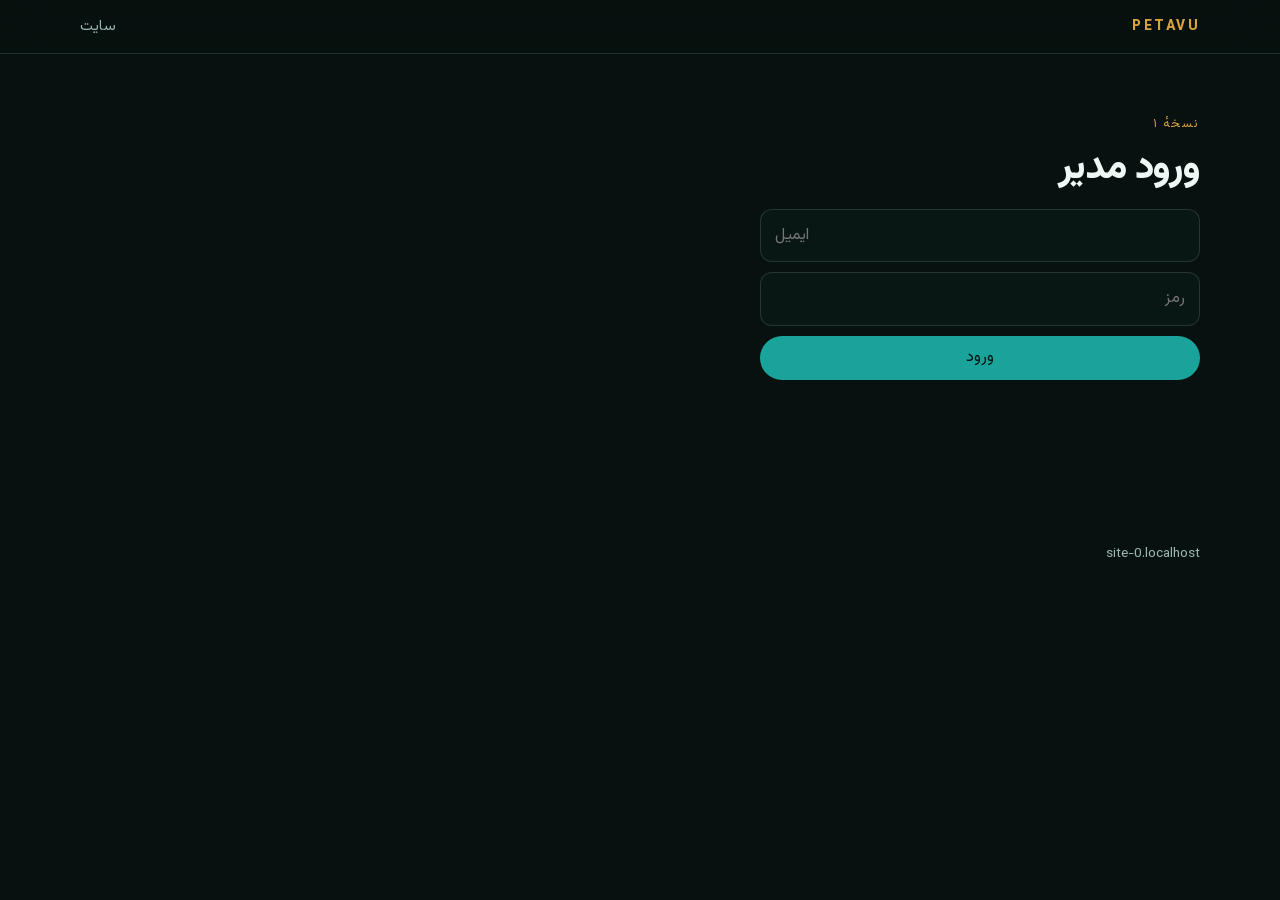
==== index.html @ b4afb8c3 "v1 portable pages for adminpanel.petavu.ir" ====
<!DOCTYPE html>
<html lang="fa-IR" dir="rtl">
<head>
  <meta charset="utf-8">
  <meta name="viewport" content="width=device-width, initial-scale=1">
  <title>پتاوو — کنترل پلتفرم</title>
  <link rel="icon" href="assets/favicon.svg" type="image/svg+xml">
  <link rel="stylesheet" href="tokens.css">
</head>
<body>
  <div id="app"></div>
  <script src="supabase.js"></script>
  <script src="env.js"></script>
  <script src="client.js"></script>
  <script src="app-shell.js"></script>
  <script src="admin.js"></script>
</body>
</html>
---- tokens.css ----
@font-face {
  font-family: Vazirmatn;
  src: url("assets/vazirmatn-var.woff2") format("woff2");
  font-weight: 100 900;
  font-display: swap;
}
:root {
  --bg: #07110f;
  --bg-2: #0c1c19;
  --ink: #eef7f4;
  --muted: #9bb8b3;
  --line: rgba(180, 220, 210, 0.16);
  --brand: #1aa39a;
  --brand-dim: #0e6e68;
  --gold: #d7a441;
  --danger: #e07060;
  --radius: 18px;
  --space: 8px;
  --max: 1120px;
}
* { box-sizing: border-box; }
html, body { margin: 0; }
html { scroll-behavior: smooth; }
@media (prefers-reduced-motion: reduce) {
  html { scroll-behavior: auto; }
  .reveal { opacity: 1 !important; transform: none !important; }
}
body {
  font-family: Vazirmatn, Tahoma, sans-serif;
  background: var(--bg);
  color: var(--ink);
  line-height: 1.7;
}
a { color: inherit; text-decoration: none; }
img { max-width: 100%; }
.wrap { width: min(var(--max), calc(100% - 40px)); margin-inline: auto; }
.top {
  position: sticky; top: 0; z-index: 20;
  backdrop-filter: blur(16px);
  background: rgba(7, 17, 15, 0.72);
  border-bottom: 1px solid var(--line);
}
.top-inner, .nav {
  display: flex; align-items: center; justify-content: space-between; gap: 16px;
}
.top-inner { padding: 14px 0; }
.nav { gap: 18px; flex-wrap: wrap; font-size: 0.92rem; color: var(--muted); }
.nav a:hover { color: var(--ink); }
.mark {
  font-weight: 800; letter-spacing: 0.18em; font-size: 0.86rem; color: var(--gold);
}
.btn {
  display: inline-flex; align-items: center; justify-content: center;
  min-height: 44px; min-width: 44px;
  padding: 0 18px; border-radius: 999px; border: 1px solid transparent;
  background: var(--brand); color: #04110f; font-weight: 700; cursor: pointer; font: inherit;
}
.btn.ghost { background: transparent; border-color: var(--line); color: var(--ink); }
.hero {
  min-height: 92vh;
  display: grid; align-items: center;
  background:
    radial-gradient(900px 500px at 100% 0%, rgba(26, 163, 154, 0.22), transparent 55%),
    radial-gradient(700px 420px at 0% 80%, rgba(215, 164, 65, 0.12), transparent 50%),
    linear-gradient(180deg, #07110f, #0a1815 70%);
  padding: 72px 0 48px;
}
.eyebrow { color: var(--gold); letter-spacing: 0.12em; font-size: 0.78rem; }
h1, .display {
  font-size: clamp(2.1rem, 6vw, 4.4rem);
  line-height: 1.12; font-weight: 800; margin: 10px 0 18px; letter-spacing: -0.03em;
}
.lead { font-size: 1.15rem; color: var(--muted); max-width: 38rem; }
.cta-row { display: flex; gap: 12px; flex-wrap: wrap; margin-top: 28px; }
section { padding: 88px 0; border-top: 1px solid var(--line); }
h2 { font-size: clamp(1.4rem, 3vw, 2.1rem); margin: 0 0 12px; }
.grid {
  display: grid; gap: 16px;
  grid-template-columns: repeat(auto-fill, minmax(230px, 1fr));
  margin-top: 28px;
}
.card {
  background: var(--bg-2);
  border: 1px solid var(--line);
  border-radius: var(--radius);
  padding: 22px;
  min-height: 140px;
}
.card h3 { margin: 0 0 8px; font-size: 1.05rem; }
.muted { color: var(--muted); }
.footer { padding: 40px 0 48px; color: var(--muted); font-size: 0.85rem; }
form { display: grid; gap: 10px; max-width: 440px; }
input, textarea, select {
  font: inherit; padding: 12px 14px; border-radius: 12px;
  border: 1px solid var(--line); background: #081614; color: var(--ink);
}
.err { color: var(--danger); }
.ok { color: #8fe0b5; }
table { width: 100%; border-collapse: collapse; }
th, td { text-align: right; padding: 10px 8px; border-bottom: 1px solid var(--line); }
@media (max-width: 720px) {
  .nav { display: none; }
  section { padding: 56px 0; }
}
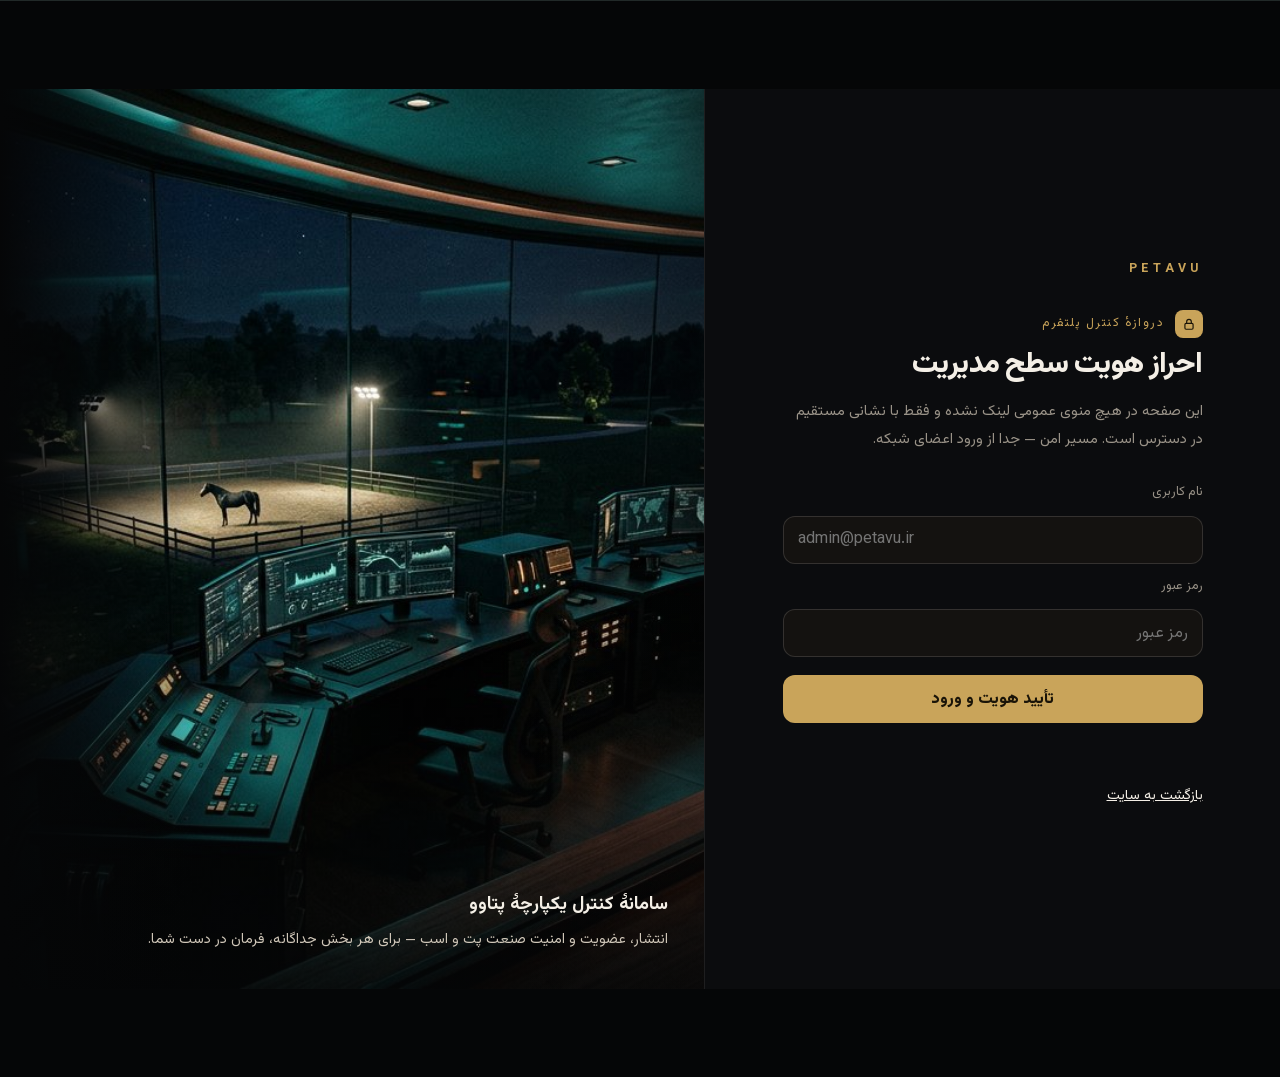
==== commit 70a8caa9: "cinematic split login gate" ====
--- a/index.html
+++ b/index.html
@@ -6,6 +6,7 @@
   <title>پتاوو — کنترل پلتفرم</title>
   <link rel="icon" href="assets/favicon.svg" type="image/svg+xml">
   <link rel="stylesheet" href="tokens.css">
+  <link rel="stylesheet" href="gate.css">
 </head>
 <body>
   <div id="app"></div>
--- a/gate.css
+++ b/gate.css
@@ -0,0 +1,36 @@
+body.is-gate{background:#050607;margin:0}
+body.is-gate .top,body.is-gate .footer{display:none}
+.gate{min-height:100svh;display:grid;grid-template-columns:minmax(320px,.9fr) 1.1fr}
+.gate-form{background:#0b0c0e;display:flex;align-items:center;justify-content:center;padding:48px 32px;border-inline-end:1px solid rgba(244,239,230,.08)}
+.gate-form-inner{width:min(420px,100%)}
+.gate-mark{letter-spacing:.36em;font-size:.78rem;color:#c9a45a}
+.gate-k{margin:28px 0 8px;color:#c9a45a;letter-spacing:.12em;font-size:.78rem;display:flex;align-items:center;gap:10px}
+.gate-lock{width:28px;height:28px;border-radius:8px;background:#c9a45a;display:inline-grid;place-items:center;color:#1a1408;flex:0 0 auto}
+.gate h1{font-size:clamp(1.35rem,2.4vw,1.85rem);margin:0 0 12px;line-height:1.35;font-weight:800;color:#f4efe6}
+.gate-lead{color:#9a9388;font-size:.92rem;line-height:1.9;margin:0 0 28px}
+.gate form{display:grid;gap:12px;max-width:none}
+.gate label{font-size:.8rem;color:#9a9388}
+.gate input{
+  font:inherit;width:100%;min-height:48px;padding:0 14px;border-radius:12px;
+  border:1px solid rgba(244,239,230,.14);background:#141210;color:#f4efe6;
+}
+.gate input:focus{outline:2px solid #c9a45a;outline-offset:1px}
+.gate .btn{
+  min-height:48px;border:0;border-radius:12px;background:#c9a45a;color:#1a1408;
+  font-weight:800;cursor:pointer;margin-top:6px;
+}
+.gate .btn:disabled{opacity:.6}
+.gate-extra{margin-top:18px;font-size:.88rem;color:#9a9388}
+.gate-extra a{color:#f4efe6;text-decoration:underline}
+.gate-visual{position:relative;margin:0;min-height:100svh;overflow:hidden;background:#050607}
+.gate-visual img{position:absolute;inset:0;width:100%;height:100%;object-fit:cover}
+.gate-visual:after{content:"";position:absolute;inset:0;background:linear-gradient(90deg,#050607 0%,transparent 28%,transparent 70%,rgba(5,6,7,.35) 100%),linear-gradient(180deg,transparent 55%,rgba(5,6,7,.82) 100%)}
+.gate-visual figcaption{position:absolute;right:36px;left:36px;bottom:36px;z-index:1;color:#f4efe6}
+.gate-visual strong{display:block;font-size:1.15rem;margin-bottom:6px}
+.gate-visual span{color:#cfc6b8;font-size:.9rem;line-height:1.7}
+@media (max-width:860px){
+  .gate{grid-template-columns:1fr}
+  .gate-visual{min-height:38svh;order:-1}
+  .gate-form{padding:32px 20px 48px;border:0}
+  .gate-visual:after{background:linear-gradient(180deg,transparent 40%,#050607 100%)}
+}
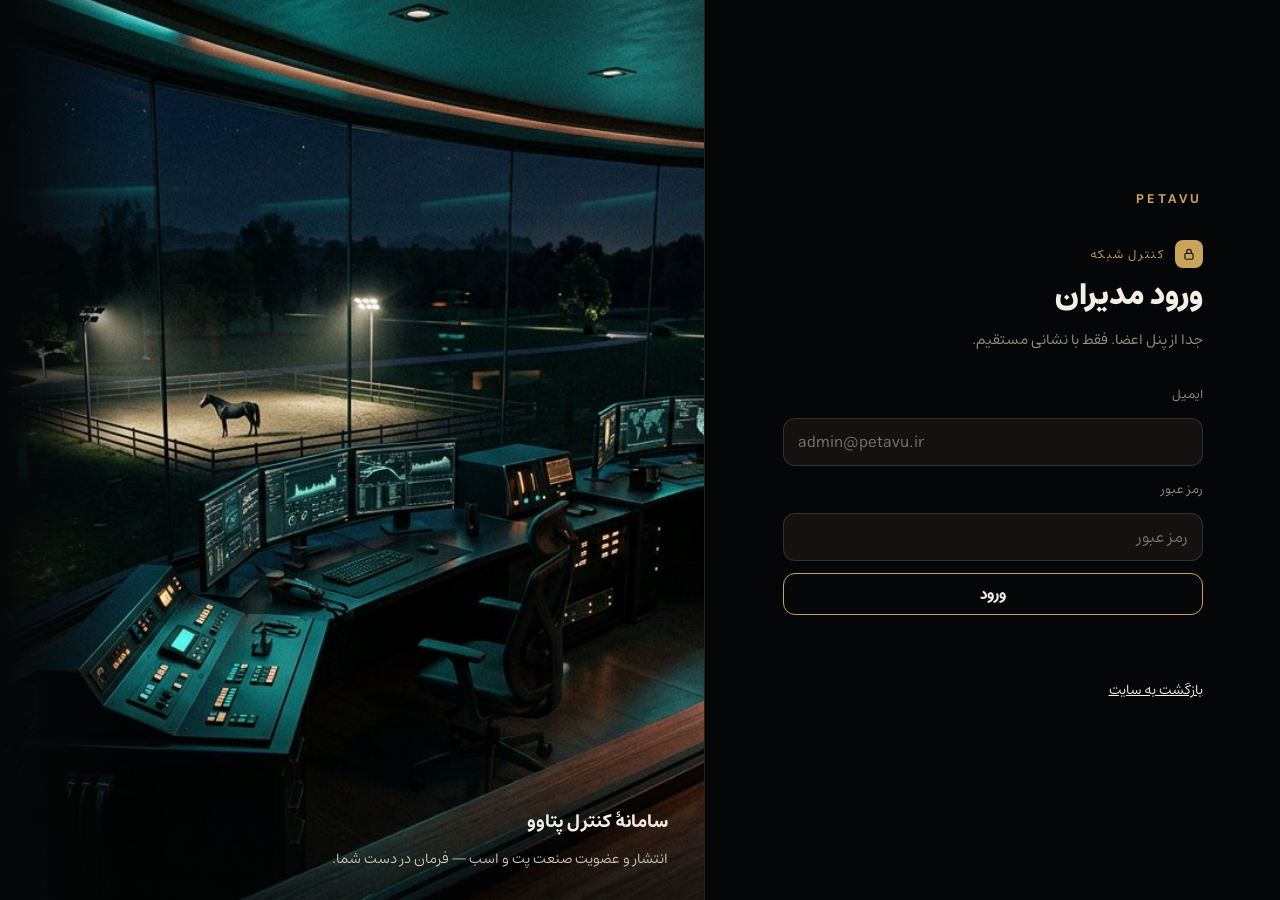
==== commit 2a43cb67: "admin chrome: right menu, site blacks, stills; login full-size lock" ====
--- a/index.html
+++ b/index.html
@@ -2,18 +2,17 @@
 <html lang="fa-IR" dir="rtl">
 <head>
   <meta charset="utf-8">
-  <meta name="viewport" content="width=device-width, initial-scale=1">
-  <title>پتاوو — کنترل پلتفرم</title>
+  <meta name="viewport" content="width=device-width, initial-scale=1, viewport-fit=cover">
+  <title>پتاوو — کنترل شبکه</title>
   <link rel="icon" href="assets/favicon.svg" type="image/svg+xml">
-  <link rel="stylesheet" href="tokens.css">
-  <link rel="stylesheet" href="gate.css">
+  <link rel="stylesheet" href="chrome.css?v=p1">
 </head>
 <body>
   <div id="app"></div>
   <script src="supabase.js"></script>
   <script src="env.js"></script>
-  <script src="client.js"></script>
-  <script src="app-shell.js"></script>
-  <script src="admin.js"></script>
+  <script src="client.js?v=p1"></script>
+  <script src="app-shell.js?v=p1"></script>
+  <script src="admin.js?v=p1"></script>
 </body>
 </html>
--- a/chrome.css
+++ b/chrome.css
@@ -0,0 +1,125 @@
+@font-face{font-family:Vazirmatn;src:url("assets/vazirmatn-var.woff2") format("woff2");font-weight:100 900;font-display:swap}
+@font-face{font-family:Estedad;src:url("assets/estedad.woff2") format("woff2");font-weight:100 900;font-display:swap}
+@font-face{font-family:Mikhak;src:url("assets/mikhak.woff2") format("woff2");font-weight:100 900;font-display:swap}
+:root{--bg:#050607;--fg:#f4efe6;--dim:#9a9388;--gold:#c9a45a;--line:rgba(244,239,230,.12);--copper:#c4844a}
+*{box-sizing:border-box}
+html,body{margin:0;background:var(--bg);color:var(--fg);height:100%}
+body{font-family:Estedad,Vazirmatn,Tahoma,sans-serif}
+a{color:inherit;text-decoration:none}
+button,input,select,textarea{font:inherit;color:inherit}
+#app{min-height:100%}
+
+/* —— login: first size, locked, not shrunk —— */
+body.is-gate{overflow:hidden;height:100%}
+.gate{
+  position:fixed;inset:0;
+  display:grid;
+  grid-template-columns:minmax(320px,.9fr) 1.1fr;
+  width:100%;height:100%;
+  background:var(--bg);
+}
+.gate-form{
+  background:#050607;
+  display:flex;align-items:center;justify-content:center;
+  padding:32px;
+  border-inline-end:1px solid rgba(196,132,74,.22);
+  overflow:auto;min-height:0;
+}
+.gate-form-inner{width:min(420px,100%)}
+.gate-mark{letter-spacing:.28em;font-size:.78rem;color:var(--gold)}
+.gate-k{margin:28px 0 8px;color:var(--gold);letter-spacing:.12em;font-size:.78rem;display:flex;align-items:center;gap:10px}
+.gate-lock{width:28px;height:28px;border-radius:8px;background:var(--gold);display:inline-grid;place-items:center;color:#1a1408;flex:0 0 auto}
+.gate h1{font-size:clamp(1.35rem,2.4vw,1.85rem);margin:0 0 12px;line-height:1.35;font-weight:800}
+.gate-lead{color:var(--dim);font-size:.92rem;line-height:1.9;margin:0 0 28px}
+.gate form{display:grid;gap:12px}
+.gate label{font-size:.8rem;color:var(--dim)}
+.gate input{
+  width:100%;min-height:48px;padding:0 14px;border-radius:12px;
+  border:1px solid rgba(244,239,230,.14);background:#141210;
+}
+.gate input:focus{outline:2px solid var(--gold);outline-offset:1px}
+.gate .btn,.btn{
+  min-height:42px;padding:0 18px;border-radius:12px;cursor:pointer;
+  border:1px solid #c9a45a;background:rgba(8,8,10,.55);color:var(--fg);
+  font-family:Mikhak,Vazirmatn,sans-serif;font-weight:700;
+  display:inline-flex;align-items:center;justify-content:center;
+}
+.gate .btn:disabled{opacity:.6}
+.gate-extra{margin-top:18px;font-size:.88rem;color:var(--dim)}
+.gate-extra a{color:var(--fg);text-decoration:underline}
+.gate-visual{position:relative;margin:0;padding:0;overflow:hidden;min-width:0;min-height:0;background:var(--bg)}
+.gate-visual img{
+  position:absolute;inset:0;width:100%;height:100%;
+  max-width:none;max-height:none;aspect-ratio:auto;
+  object-fit:cover;object-position:center;display:block;
+}
+.gate-visual:after{content:"";position:absolute;inset:0;background:linear-gradient(90deg,#050607 0%,transparent 18%),linear-gradient(180deg,transparent 70%,rgba(5,6,7,.45) 100%);pointer-events:none}
+.gate-visual figcaption{position:absolute;right:36px;left:36px;bottom:28px;z-index:1}
+.gate-visual strong{display:block;font-size:1.15rem;margin-bottom:6px}
+.gate-visual span{color:#cfc6b8;font-size:.9rem;line-height:1.7}
+
+@media (max-width:860px){
+  .gate{grid-template-columns:1fr;grid-template-rows:42% 1fr}
+  .gate-visual{order:-1}
+  .gate-form{border:0;padding:24px 20px}
+  .gate-visual:after{background:linear-gradient(180deg,transparent 40%,#050607 100%)}
+}
+
+/* —— app chrome: menu on the right —— */
+body.is-app{overflow:auto;height:auto;min-height:100%}
+.shell{display:grid;grid-template-columns:240px 1fr;min-height:100dvh}
+.side{
+  background:#050607;
+  border-inline-end:1px solid rgba(196,132,74,.22);
+  padding:22px 14px;
+  position:sticky;top:0;height:100dvh;
+  display:flex;flex-direction:column;gap:8px;
+}
+.side-brand{color:var(--gold);font-weight:700;letter-spacing:.06em;padding:8px 12px 20px;font-size:.9rem}
+.side-brand span{opacity:.45;padding:0 6px}
+.side nav{display:flex;flex-direction:column;gap:6px}
+.side nav a{
+  min-height:42px;padding:0 14px;border-radius:12px;
+  display:flex;align-items:center;
+  border:1px solid transparent;color:var(--fg);
+  font-family:Mikhak,Vazirmatn,sans-serif;font-weight:600;font-size:.9rem;
+}
+.side nav a:hover{border-color:rgba(201,164,90,.35);background:rgba(8,8,10,.4)}
+.side nav a.on{border-color:#c9a45a;background:rgba(8,8,10,.55)}
+.side .out{margin-top:auto}
+.main{min-width:0;background:var(--bg)}
+.page-hero{position:relative;height:min(42vh,360px);overflow:hidden}
+.page-hero img{position:absolute;inset:0;width:100%;height:100%;object-fit:cover;max-width:none;display:block}
+.page-hero:after{content:"";position:absolute;inset:0;background:linear-gradient(180deg,rgba(5,6,7,.15),rgba(5,6,7,.92))}
+.page-hero-copy{position:absolute;right:6vw;left:6vw;bottom:28px;z-index:1}
+.page-hero-copy .k{color:var(--gold);letter-spacing:.18em;font-size:.72rem;margin:0 0 8px}
+.page-hero-copy h1{margin:0 0 8px;font-size:clamp(1.6rem,3.4vw,2.6rem);font-weight:800}
+.page-hero-copy .lead{margin:0;color:#cfc6b8;max-width:36rem}
+.page-body{padding:36px 6vw 64px;max-width:980px}
+.page-body h2{font-size:1.3rem;margin:0 0 16px}
+.muted{color:var(--dim)}
+.err{color:#e07060}
+.ok{color:#8fbf9a}
+.card{
+  border:1px solid rgba(196,132,74,.28);
+  background:rgba(8,8,10,.45);
+  border-radius:12px;padding:18px;margin:0 0 12px;
+}
+.grid{display:grid;gap:12px}
+form.stack{display:grid;gap:12px;max-width:520px}
+form.stack input,form.stack select,form.stack textarea{
+  width:100%;min-height:44px;padding:10px 12px;border-radius:12px;
+  border:1px solid rgba(244,239,230,.14);background:#141210;
+}
+form.stack textarea{min-height:120px}
+table{width:100%;border-collapse:collapse}
+th,td{text-align:right;padding:12px 8px;border-bottom:1px solid var(--line)}
+th{color:var(--gold);font-weight:600;font-size:.82rem}
+
+@media (max-width:860px){
+  .shell{grid-template-columns:1fr}
+  .side{position:relative;height:auto;border-inline-end:0;border-bottom:1px solid rgba(196,132,74,.22)}
+  .side nav{flex-direction:row;flex-wrap:wrap}
+  .side .out{margin-top:0}
+  .page-hero{height:34vh}
+}
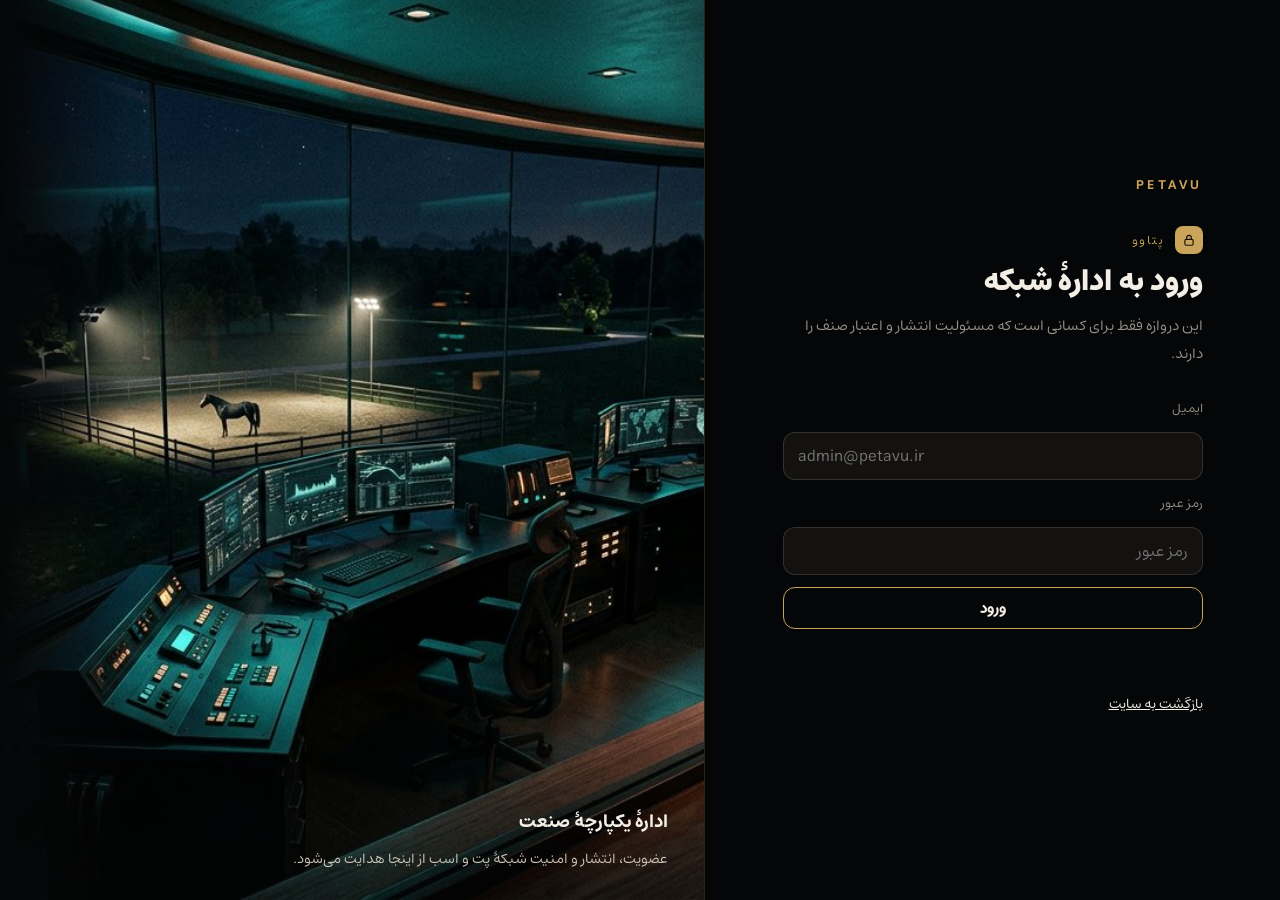
==== commit ac7c25b5: "official brand copy on admin items; no instruction-voice" ====
--- a/index.html
+++ b/index.html
@@ -5,14 +5,14 @@
   <meta name="viewport" content="width=device-width, initial-scale=1, viewport-fit=cover">
   <title>پتاوو — کنترل شبکه</title>
   <link rel="icon" href="assets/favicon.svg" type="image/svg+xml">
-  <link rel="stylesheet" href="chrome.css?v=p1">
+  <link rel="stylesheet" href="chrome.css?v=p3">
 </head>
 <body>
   <div id="app"></div>
   <script src="supabase.js"></script>
   <script src="env.js"></script>
-  <script src="client.js?v=p1"></script>
-  <script src="app-shell.js?v=p1"></script>
-  <script src="admin.js?v=p1"></script>
+  <script src="client.js?v=p3"></script>
+  <script src="app-shell.js?v=p3"></script>
+  <script src="admin.js?v=p4"></script>
 </body>
 </html>
--- a/chrome.css
+++ b/chrome.css
@@ -116,10 +116,22 @@
 th,td{text-align:right;padding:12px 8px;border-bottom:1px solid var(--line)}
 th{color:var(--gold);font-weight:600;font-size:.82rem}
 
+.toolbar{display:flex;flex-wrap:wrap;gap:10px;align-items:center;margin-bottom:18px}
+.toolbar input[type="search"],.toolbar input[type="text"]{
+  flex:1;min-width:200px;min-height:42px;padding:0 14px;border-radius:12px;
+  border:1px solid rgba(244,239,230,.14);background:#141210;
+}
+.badge{display:inline-block;padding:2px 8px;border-radius:999px;border:1px solid rgba(201,164,90,.4);font-size:.75rem;color:var(--gold)}
+.sec{margin:28px 0 12px;color:var(--gold);letter-spacing:.12em;font-size:.72rem}
+.row-2{display:grid;grid-template-columns:1fr 1fr;gap:12px}
+.gen{display:flex;gap:8px;align-items:center}
+.gen input{flex:1}
+.cred{border:1px solid rgba(201,164,90,.45);background:rgba(8,8,10,.6);border-radius:12px;padding:16px;margin:16px 0}
 @media (max-width:860px){
   .shell{grid-template-columns:1fr}
   .side{position:relative;height:auto;border-inline-end:0;border-bottom:1px solid rgba(196,132,74,.22)}
   .side nav{flex-direction:row;flex-wrap:wrap}
   .side .out{margin-top:0}
   .page-hero{height:34vh}
+  .row-2{grid-template-columns:1fr}
 }
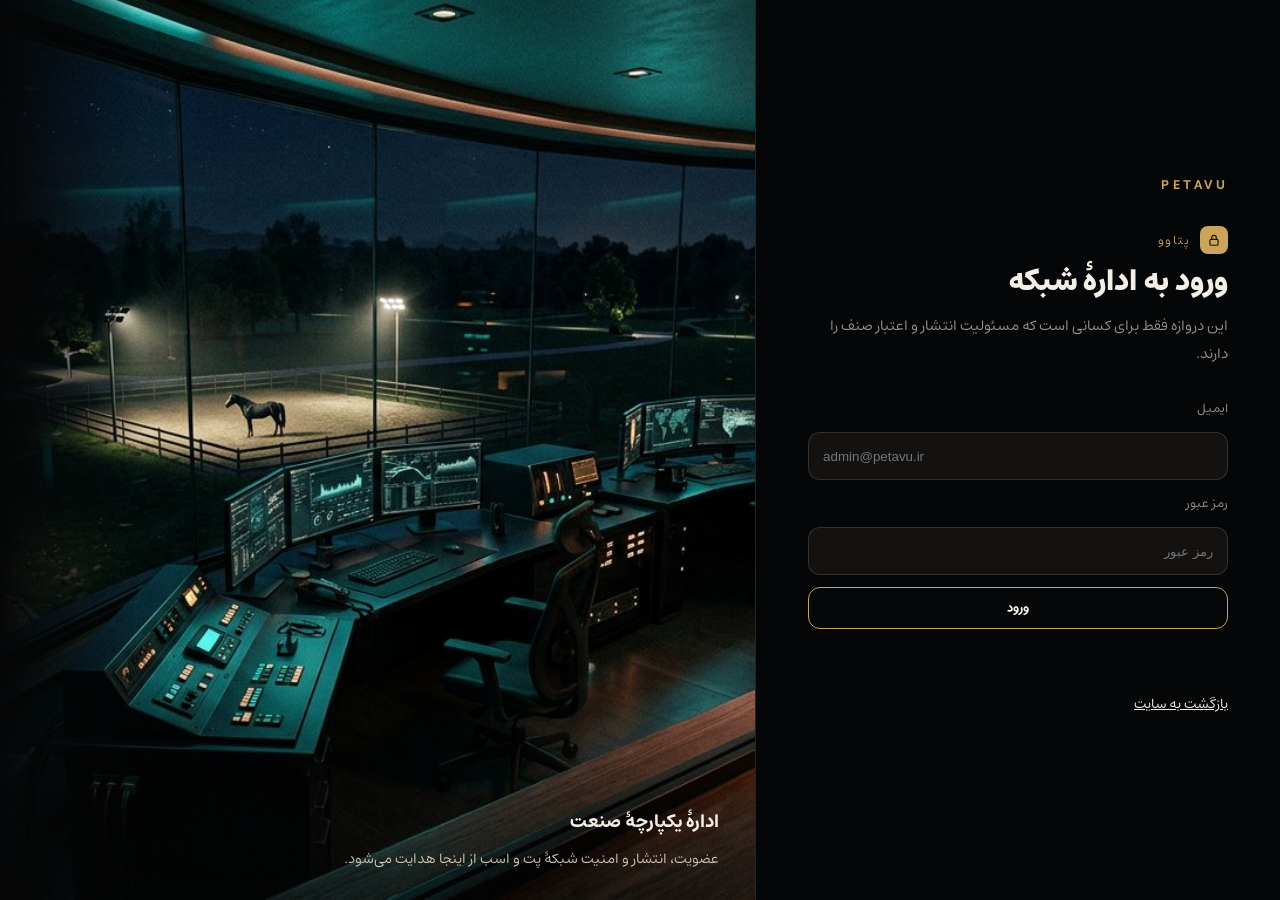
==== commit 33a5e0c8: "same full-bleed login lock on admin gate" ====
--- a/index.html
+++ b/index.html
@@ -5,14 +5,14 @@
   <meta name="viewport" content="width=device-width, initial-scale=1, viewport-fit=cover">
   <title>پتاوو — کنترل شبکه</title>
   <link rel="icon" href="assets/favicon.svg" type="image/svg+xml">
-  <link rel="stylesheet" href="chrome.css?v=p3">
+  <link rel="stylesheet" href="chrome.css?v=p5">
 </head>
 <body>
   <div id="app"></div>
   <script src="supabase.js"></script>
   <script src="env.js"></script>
   <script src="client.js?v=p3"></script>
-  <script src="app-shell.js?v=p3"></script>
+  <script src="app-shell.js?v=p5"></script>
   <script src="admin.js?v=p4"></script>
 </body>
 </html>
--- a/chrome.css
+++ b/chrome.css
@@ -3,20 +3,17 @@
 @font-face{font-family:Mikhak;src:url("assets/mikhak.woff2") format("woff2");font-weight:100 900;font-display:swap}
 :root{--bg:#050607;--fg:#f4efe6;--dim:#9a9388;--gold:#c9a45a;--line:rgba(244,239,230,.12);--copper:#c4844a}
 *{box-sizing:border-box}
-html,body{margin:0;background:var(--bg);color:var(--fg);height:100%}
+html,body{margin:0;background:var(--bg);color:var(--fg)}
+html:has(body.is-gate),body.is-gate,#app{height:100%;height:100dvh}
 body{font-family:Estedad,Vazirmatn,Tahoma,sans-serif}
-a{color:inherit;text-decoration:none}
-button,input,select,textarea{font:inherit;color:inherit}
-#app{min-height:100%}
-
-/* —— login: first size, locked, not shrunk —— */
-body.is-gate{overflow:hidden;height:100%}
+body.is-gate{overflow:hidden}
 .gate{
   position:fixed;inset:0;
   display:grid;
-  grid-template-columns:minmax(320px,.9fr) 1.1fr;
+  grid-template-columns:minmax(300px,.82fr) 1.18fr;
   width:100%;height:100%;
   background:var(--bg);
+  align-items:stretch;
 }
 .gate-form{
   background:#050607;
@@ -47,11 +44,20 @@
 .gate .btn:disabled{opacity:.6}
 .gate-extra{margin-top:18px;font-size:.88rem;color:var(--dim)}
 .gate-extra a{color:var(--fg);text-decoration:underline}
-.gate-visual{position:relative;margin:0;padding:0;overflow:hidden;min-width:0;min-height:0;background:var(--bg)}
+.gate-visual{
+  position:relative;margin:0;padding:0;border:0;
+  overflow:hidden;min-width:0;min-height:0;height:100%;
+  align-self:stretch;
+  background-color:#050607;
+  background-size:cover;
+  background-position:center;
+  background-repeat:no-repeat;
+}
 .gate-visual img{
-  position:absolute;inset:0;width:100%;height:100%;
-  max-width:none;max-height:none;aspect-ratio:auto;
-  object-fit:cover;object-position:center;display:block;
+  position:absolute;inset:0;width:100%!important;height:100%!important;
+  max-width:none!important;max-height:none!important;
+  object-fit:cover!important;object-position:center!important;
+  display:block;
 }
 .gate-visual:after{content:"";position:absolute;inset:0;background:linear-gradient(90deg,#050607 0%,transparent 18%),linear-gradient(180deg,transparent 70%,rgba(5,6,7,.45) 100%);pointer-events:none}
 .gate-visual figcaption{position:absolute;right:36px;left:36px;bottom:28px;z-index:1}
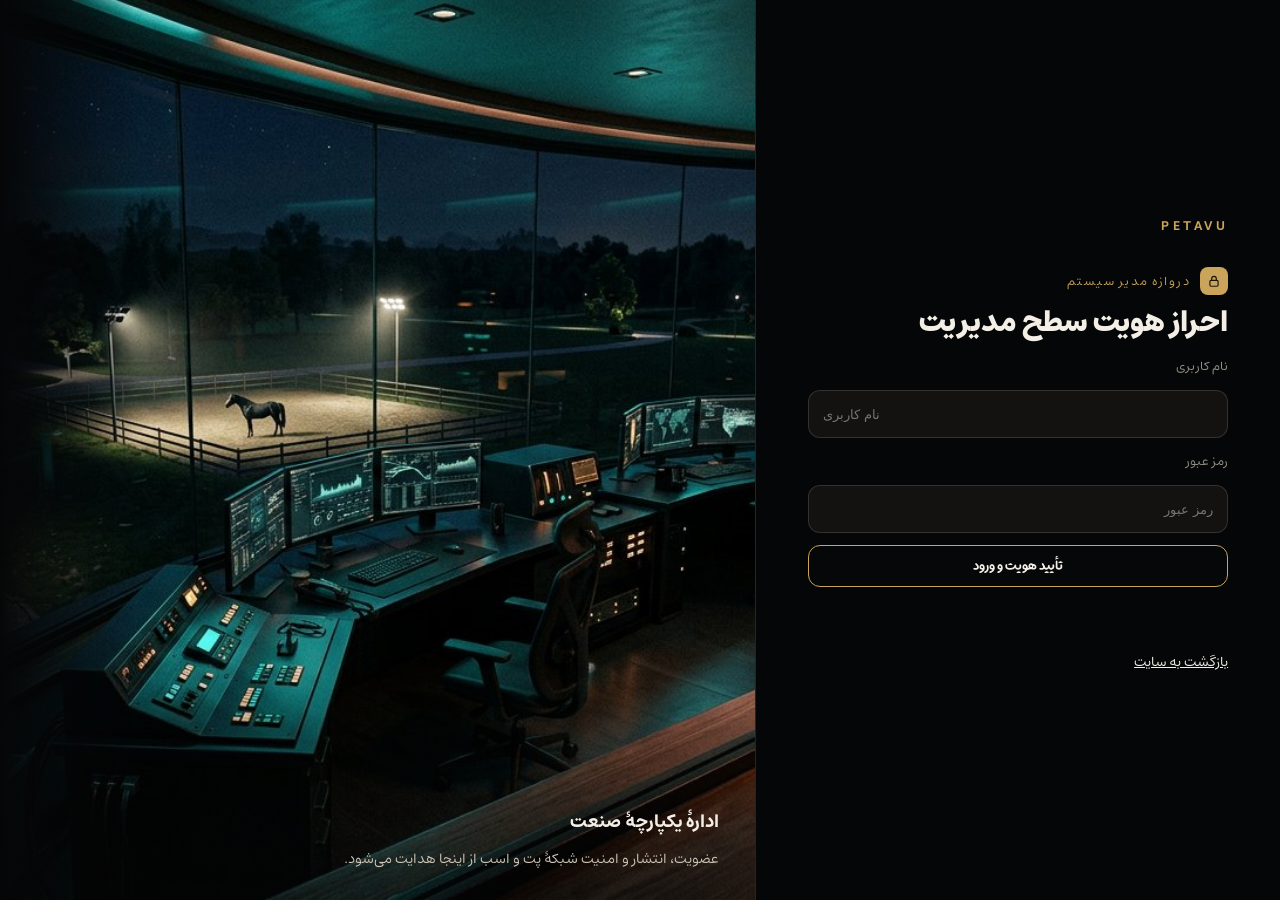
==== commit f4d85714: "admin login copy: gate + identity; drop public-path notes" ====
--- a/index.html
+++ b/index.html
@@ -12,7 +12,7 @@
   <script src="supabase.js"></script>
   <script src="env.js"></script>
   <script src="client.js?v=p3"></script>
-  <script src="app-shell.js?v=p5"></script>
-  <script src="admin.js?v=p4"></script>
+  <script src="app-shell.js?v=p6"></script>
+  <script src="admin.js?v=p6"></script>
 </body>
 </html>
